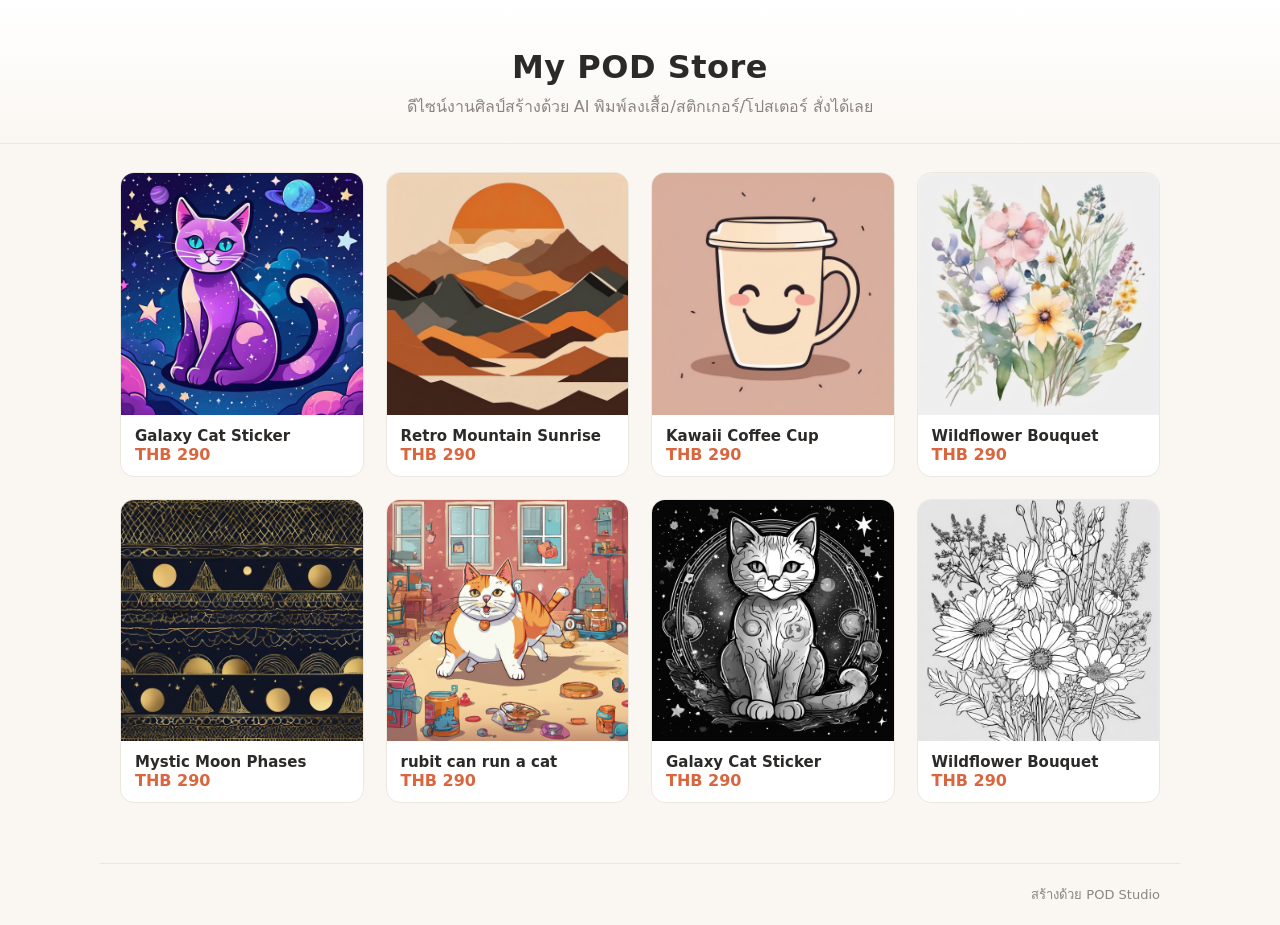
==== docs/index.html @ 6697ad83 "POD Studio: ระบบสร้างดีไซน์ AI + ขายไฟล์ดิจิทัลครบวงจร - ComfyUI multi-workflow (SDXL/Flux.2/Turbo/G" ====
<!DOCTYPE html>
<html lang="th">
<head>
  <meta charset="UTF-8" />
  <meta name="viewport" content="width=device-width, initial-scale=1.0" />
  <title>ร้านดีไซน์</title>
  <link rel="stylesheet" href="assets/style.css" />
</head>
<body>
  <header class="shop-header">
    <h1 id="shop-name">ร้านดีไซน์</h1>
    <p id="shop-intro"></p>
  </header>

  <main>
    <div id="grid" class="shop-grid"></div>
    <p id="empty" class="shop-empty" style="display:none">ยังไม่มีสินค้า — กลับมาใหม่เร็ว ๆ นี้</p>
  </main>

  <footer class="shop-footer">
    <span id="shop-contact"></span>
    <span class="credit">สร้างด้วย POD Studio</span>
  </footer>

  <!-- modal สั่งซื้อ -->
  <div id="modal" class="modal" style="display:none">
    <div class="modal-box">
      <button id="modal-close" class="modal-close">✕</button>
      <img id="m-img" class="m-img" alt="" />
      <h2 id="m-title"></h2>
      <div id="m-price" class="m-price"></div>
      <div id="m-tags" class="m-tags"></div>
      <form id="order-form">
        <label>ชื่อผู้สั่ง<input name="name" required /></label>
        <label>อีเมล<input name="email" type="email" required /></label>
        <label>จำนวน<input name="qty" type="number" value="1" min="1" /></label>
        <label>หมายเหตุ (ไซส์/สี/ที่อยู่)<textarea name="note" rows="2"></textarea></label>
        <button type="submit" class="buy-btn">สั่งซื้อ</button>
        <div id="order-msg" class="order-msg"></div>
      </form>
    </div>
  </div>

  <script src="assets/app.js"></script>
</body>
</html>
---- docs/assets/style.css ----
:root {
  --bg: #faf7f2;
  --card: #ffffff;
  --ink: #2c2a28;
  --muted: #8a8580;
  --accent: #d9663f;
  --accent2: #2c3e50;
  --border: #ece7df;
}
* { box-sizing: border-box; }
body {
  margin: 0;
  font-family: "Segoe UI", "Noto Sans Thai", system-ui, sans-serif;
  background: var(--bg);
  color: var(--ink);
}
.shop-header {
  text-align: center;
  padding: 48px 20px 24px;
  background: linear-gradient(180deg, #fff, var(--bg));
  border-bottom: 1px solid var(--border);
}
.shop-header h1 { margin: 0; font-size: 32px; letter-spacing: .5px; }
.shop-header p { color: var(--muted); margin: 8px 0 0; }

main { max-width: 1080px; margin: 0 auto; padding: 28px 20px 60px; }
.shop-grid { display: grid; grid-template-columns: repeat(auto-fill, minmax(220px, 1fr)); gap: 22px; }
.product {
  background: var(--card); border: 1px solid var(--border); border-radius: 14px;
  overflow: hidden; cursor: pointer; transition: transform .12s, box-shadow .12s;
}
.product:hover { transform: translateY(-3px); box-shadow: 0 10px 28px rgba(0,0,0,.08); }
.product img { width: 100%; aspect-ratio: 1; object-fit: cover; display: block; background: #fff; }
.product .info { padding: 12px 14px; }
.product .info b { display: block; font-size: 15px; }
.product .info .price { color: var(--accent); font-weight: 700; margin-top: 4px; }
.shop-empty { text-align: center; color: var(--muted); padding: 40px; }

.shop-footer {
  display: flex; justify-content: space-between; align-items: center;
  padding: 20px; border-top: 1px solid var(--border); color: var(--muted); font-size: 13px;
  max-width: 1080px; margin: 0 auto;
}

.modal {
  position: fixed; inset: 0; background: rgba(20,16,12,.55);
  display: flex; align-items: center; justify-content: center; padding: 16px; z-index: 50;
}
.modal-box {
  background: var(--card); border-radius: 16px; max-width: 440px; width: 100%;
  padding: 22px; position: relative; max-height: 92vh; overflow: auto;
}
.modal-close {
  position: absolute; top: 10px; right: 10px; border: none; background: #f1ece4;
  width: 32px; height: 32px; border-radius: 50%; cursor: pointer; font-size: 15px;
}
.m-img { width: 100%; aspect-ratio: 1; object-fit: cover; border-radius: 12px; background: #fff; }
.m-price { color: var(--accent); font-weight: 700; font-size: 20px; margin: 6px 0; }
.m-tags { margin-bottom: 10px; }
.m-tags span { display: inline-block; font-size: 11px; background: #f3ede4; color: var(--accent2); padding: 2px 9px; border-radius: 12px; margin: 2px; }

#order-form { display: flex; flex-direction: column; gap: 4px; }
#order-form label { font-size: 13px; color: var(--muted); display: flex; flex-direction: column; gap: 3px; margin-top: 6px; }
#order-form input, #order-form textarea {
  border: 1px solid var(--border); border-radius: 8px; padding: 8px 10px; font-size: 14px; font-family: inherit;
}
.buy-btn {
  margin-top: 14px; background: var(--accent); color: #fff; border: none;
  padding: 12px; border-radius: 10px; font-size: 16px; font-weight: 600; cursor: pointer;
}
.buy-btn:hover { background: #c2562f; }
.order-msg { margin-top: 10px; font-size: 14px; text-align: center; }
.order-msg.ok { color: #2e7d4f; }
.order-msg.err { color: #c0392b; }
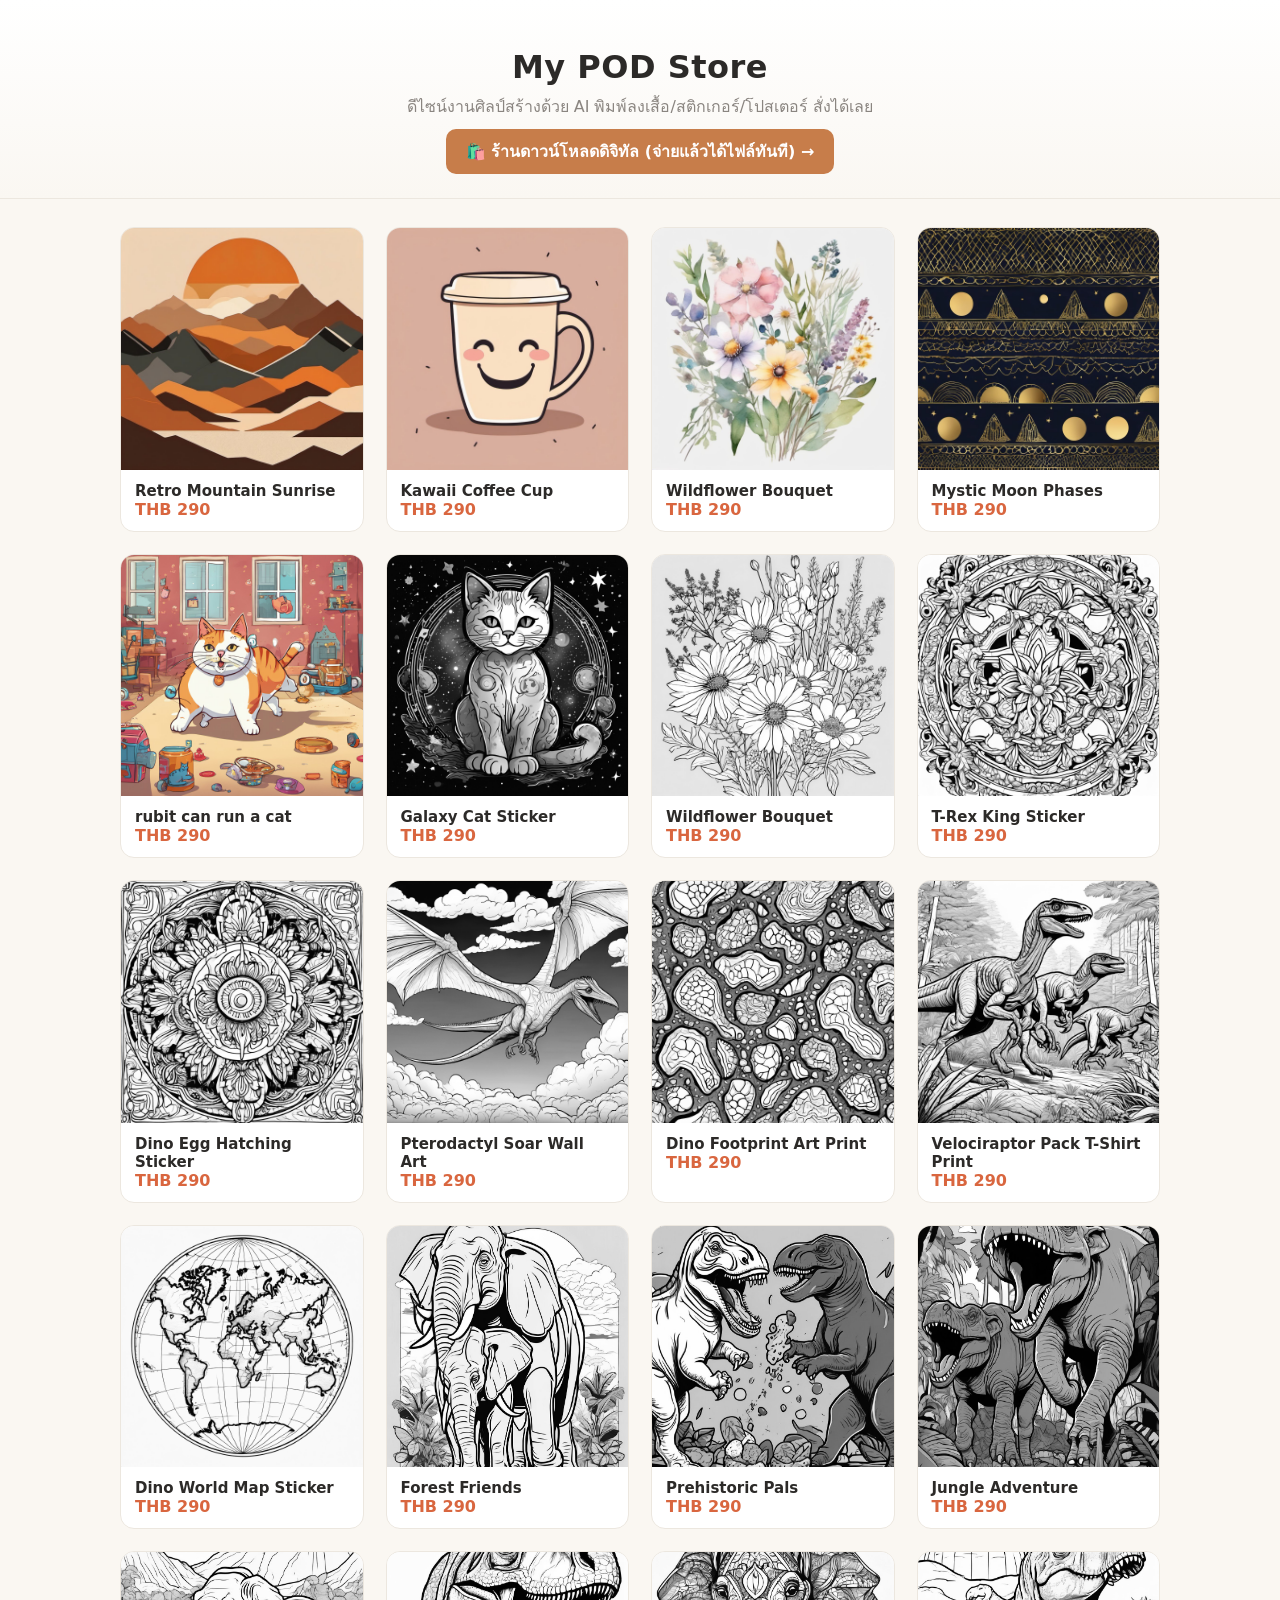
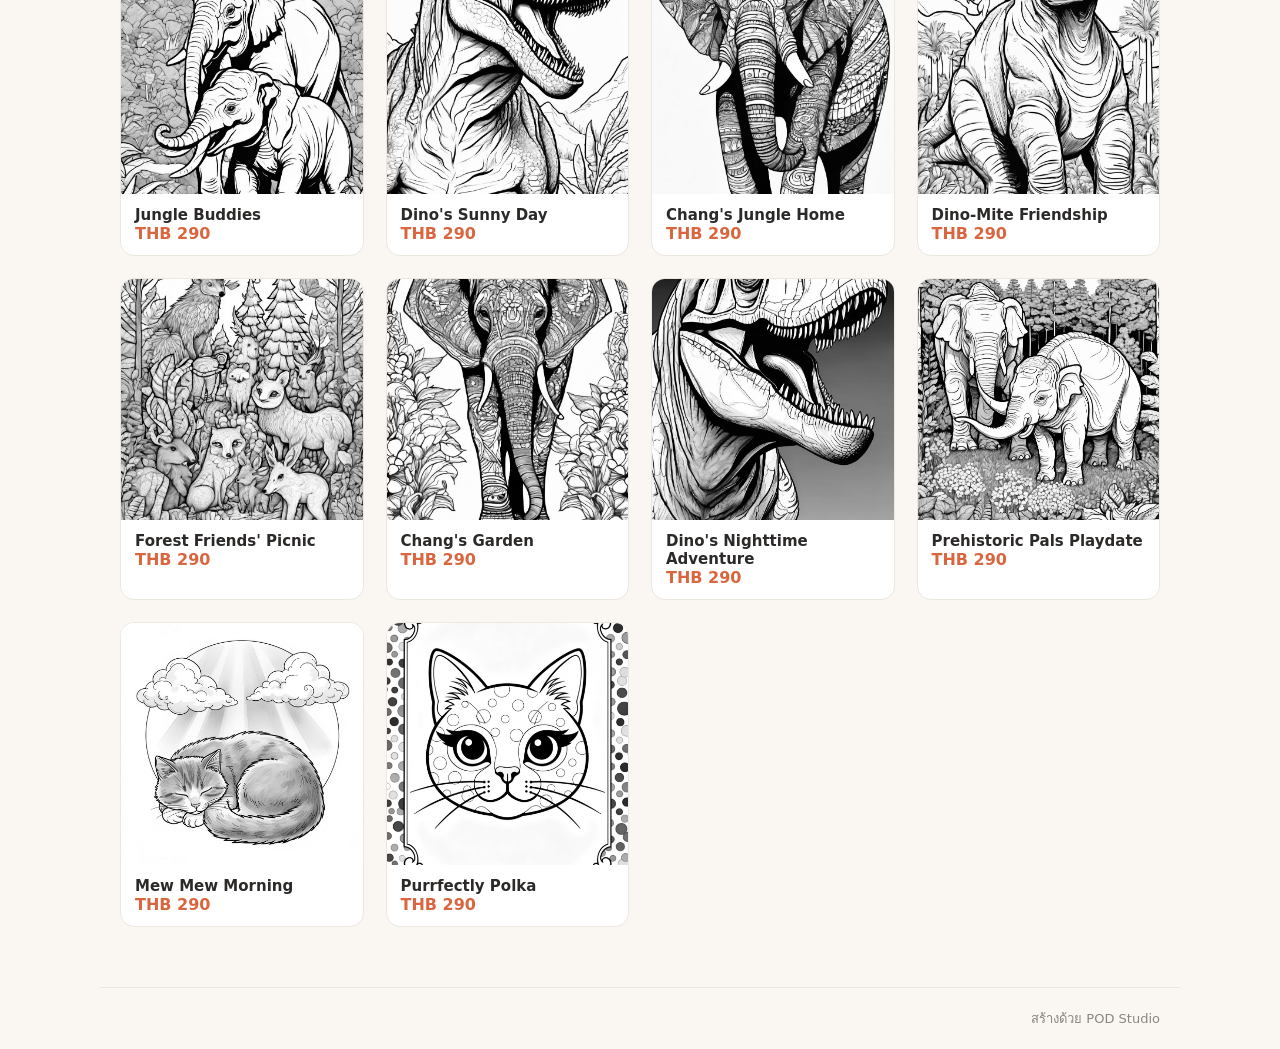
==== commit cc89e717: "เพิ่มร้านดาวน์โหลดดิจิทัล serverless (ขายอัตโนมัติ 24 ชม. ไม่ต้องเปิดคอม) - gas/Store.gs: Stripe Che" ====
--- a/docs/index.html
+++ b/docs/index.html
@@ -10,6 +10,7 @@
   <header class="shop-header">
     <h1 id="shop-name">ร้านดีไซน์</h1>
     <p id="shop-intro"></p>
+    <p style="margin-top:10px"><a href="store/" style="display:inline-block;background:#c77d4a;color:#fff;text-decoration:none;padding:10px 20px;border-radius:10px;font-weight:600">🛍️ ร้านดาวน์โหลดดิจิทัล (จ่ายแล้วได้ไฟล์ทันที) →</a></p>
   </header>
 
   <main>
